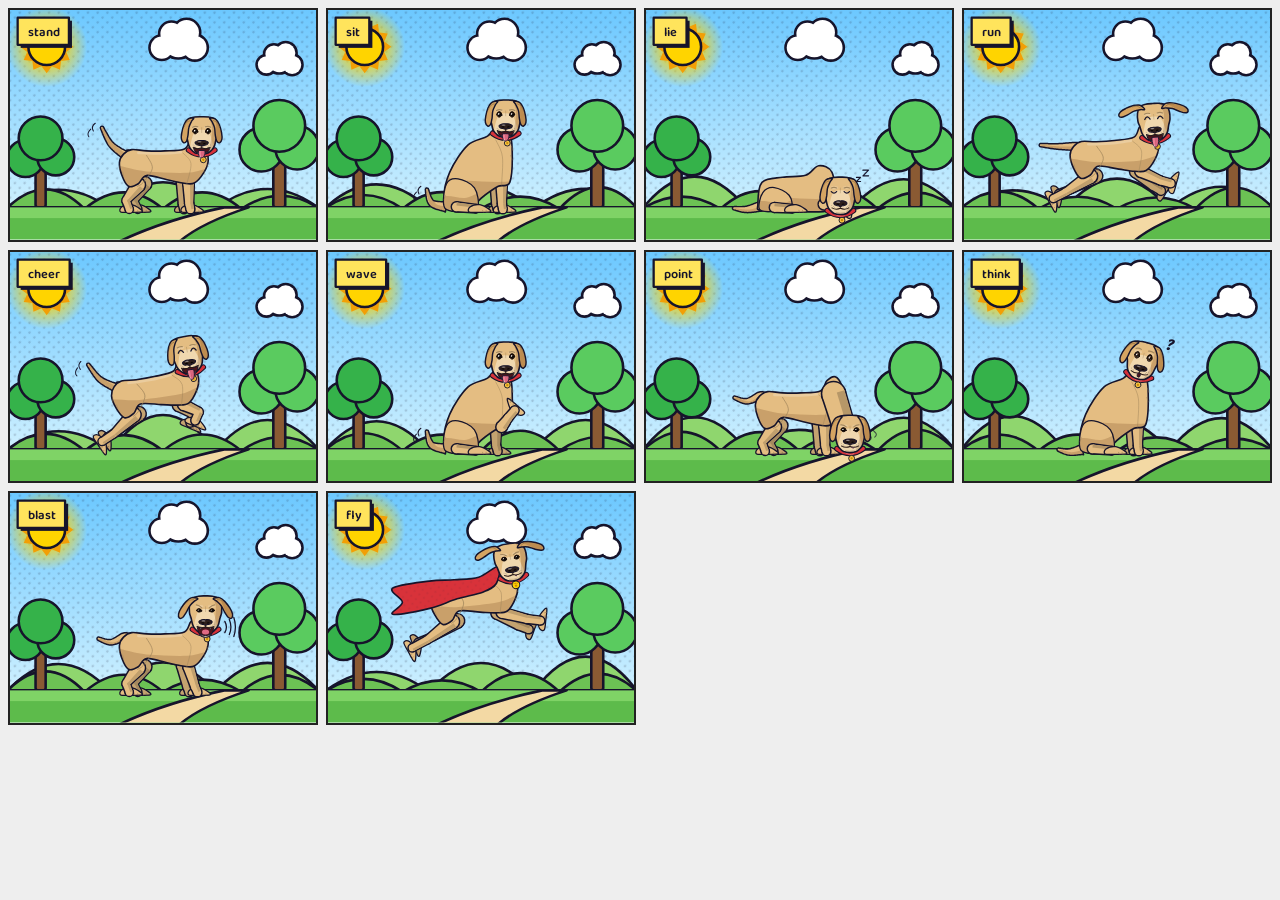
==== tools/sheet.html @ 33e88cab "Add Auggie Comics: 110 bilingual comics with realistic art A static site of original children's comi" ====
<!doctype html>
<html><head><meta charset="utf-8"><title>Character sheet</title>
<link rel="stylesheet" href="https://fonts.googleapis.com/css2?family=Baloo+2:wght@500;600;700;800&family=Bangers&display=swap">
<style>body{margin:0;background:#eee;font-family:sans-serif}.g{display:grid;grid-template-columns:repeat(4,1fr);gap:8px;padding:8px}.c{background:#fff;border:2px solid #222}.c svg{display:block;width:100%;height:auto}.c p{margin:2px 6px;font-size:12px}</style></head>
<body><div class="g" id="g"></div>
<script src="../js/art-core.js"></script><script src="../js/art-bg.js"></script><script src="../js/art-chars.js"></script><script src="../js/art-props.js"></script><script src="../js/art-dogs.js"></script><script src="../js/art-animals2.js"></script><script src="../js/art-wild.js"></script><script src="../js/art-people.js"></script><script src="../js/comic.js"></script>
<script>
const K = window.AuggiComic, q = new URLSearchParams(location.search);
const sets = {
  auggie: ['stand','sit','lie','run','cheer','wave','point','think','blast','fly'].map((p,i)=>({bg:'park',chars:[{id:'auggie',pose:p,mood:['happy','happy','sleepy','laugh','laugh','happy','determined','surprised','angry','determined'][i],x:.5,cape:p==='fly'}],cap:{en:p,hi:'क'}})),
  moods: ['happy','sad','surprised','angry','scared','determined','laugh','sleepy'].map(m=>({bg:'home',chars:[{id:'auggie',pose:'sit',mood:m,x:.5}],cap:{en:m,hi:'क'}})),
  family: ['papa','mumma','mausi','nanu','dadi'].flatMap(id=>[{bg:'home',chars:[{id,pose:'stand',mood:'happy',x:.5}],cap:{en:id,hi:'क'}},{bg:'beach',chars:[{id,pose:'wave',mood:'laugh',x:.35},{id:'auggie',pose:'sit',mood:'happy',x:.72,flip:true}],cap:{en:id+' + auggie',hi:'क'}}]),
  people: ['papa','mumma','mausi','nanu','dadi','gadbad','rohan','anaya','kabir','zoya','mira'].map(id=>({bg:'home',chars:[{id,pose:'stand',mood:'happy',x:.5}],cap:{en:id,hi:'क'}})),
  pmoods: ['happy','laugh','sad','surprised','angry','scared','determined','sleepy'].map((m,i)=>({bg:'home',chars:[{id:['mumma','papa','nanu','dadi','mausi','papa','mumma','nanu'][i],pose:'stand',mood:m,x:.5,s:1.6}],cap:{en:m,hi:'क'}})),
  pposes: ['stand','wave','run','fly','cheer','point','think','sit','blast'].map((p,i)=>({bg:'park',chars:[{id:['papa','mumma','mausi','nanu','dadi','papa','mumma','nanu','mausi'][i],pose:p,mood:'happy',x:.5}],cap:{en:p,hi:'क'}})),
  dogs: ['moti','pinku','snowy','chiku'].flatMap(id=>[{bg:'city',chars:[{id,pose:'stand',mood:'happy',x:.5}],cap:{en:id,hi:'क'}},{bg:'park',chars:[{id,pose:'sit',mood:'surprised',x:.5}],cap:{en:id+' sit',hi:'क'}}]),
  animals: ['camel','goat','duck','pigeon','squirrel','crab','tiger','deer','horse'].map(id=>({bg:'farm',chars:[{id,pose:'stand',mood:'happy',x:.5}],cap:{en:id,hi:'क'}})),
  places: ['station','airport','wedding','cafe','vet'].map(bg=>({bg,chars:[{id:'auggie',pose:'stand',mood:'happy',x:.35},{id:'mumma',pose:'wave',mood:'happy',x:.75,flip:true}],cap:{en:bg,hi:'क'}})).concat(['bone','bowl','frisbee','suitcase','camera','laptop','plane','train','tent','campfire','sandcastle','rickshaw','hotair'].map((p,i,a)=>null).filter(Boolean)),
  props: [['bone','bowl','frisbee','suitcase'],['camera','laptop','plane','train'],['tent','campfire','sandcastle','rickshaw'],['hotair','bone','bowl','camera']].map(ps=>({bg:'garden',chars:[],props:ps.map((id,i)=>({id,x:.14+i*.24})),cap:{en:ps.join(' '),hi:'क'}})),
};
document.fonts.load('600 20px "Baloo 2"').then(()=>{
  // close-up mode: ?raw=papa,mumma&pose=stand&moods=happy,sad&vb=-60,-240,120,130
  if (q.get('raw')) {
    const A = window.AuggiArt, ids = q.get('raw').split(','), moods = (q.get('moods') || 'happy').split(','), poses = (q.get('pose') || 'stand').split(',');
    const vb = (q.get('vb') || '-130,-250,260,260').split(',').join(' ');
    const cells = [];
    ids.forEach(id => poses.forEach(p => moods.forEach(m => { const ch = A.char(id, p, m, {}); cells.push(`<div class="c"><svg viewBox="${vb}" xmlns="http://www.w3.org/2000/svg" style="background:#F4EFE4">${A.defs()}<line x1="-400" y1="0" x2="400" y2="0" stroke="#bbb"/>${ch.svg}<circle cx="${ch.anchor[0]}" cy="${ch.anchor[1]}" r="2" fill="red"/></svg><p>${id} ${p} ${m}</p></div>`); })));
    document.getElementById('g').innerHTML = cells.join('');
    if (q.get('cols')) document.getElementById('g').style.gridTemplateColumns = `repeat(${q.get('cols')},1fr)`;
    return;
  }
  let list = sets[q.get('s')||'auggie'];
  if (q.get('only')) { const keep = q.get('only').split(',').map(Number); list = list.filter((_, i) => keep.includes(i)); }
  if (q.get('cols')) document.getElementById('g').style.gridTemplateColumns = `repeat(${q.get('cols')},1fr)`;
  document.getElementById('g').innerHTML = list.map((sc,i)=>`<div class="c">${K.scene(sc,400,300,{seed:i+3})}</div>`).join('');
});
</script></body></html>
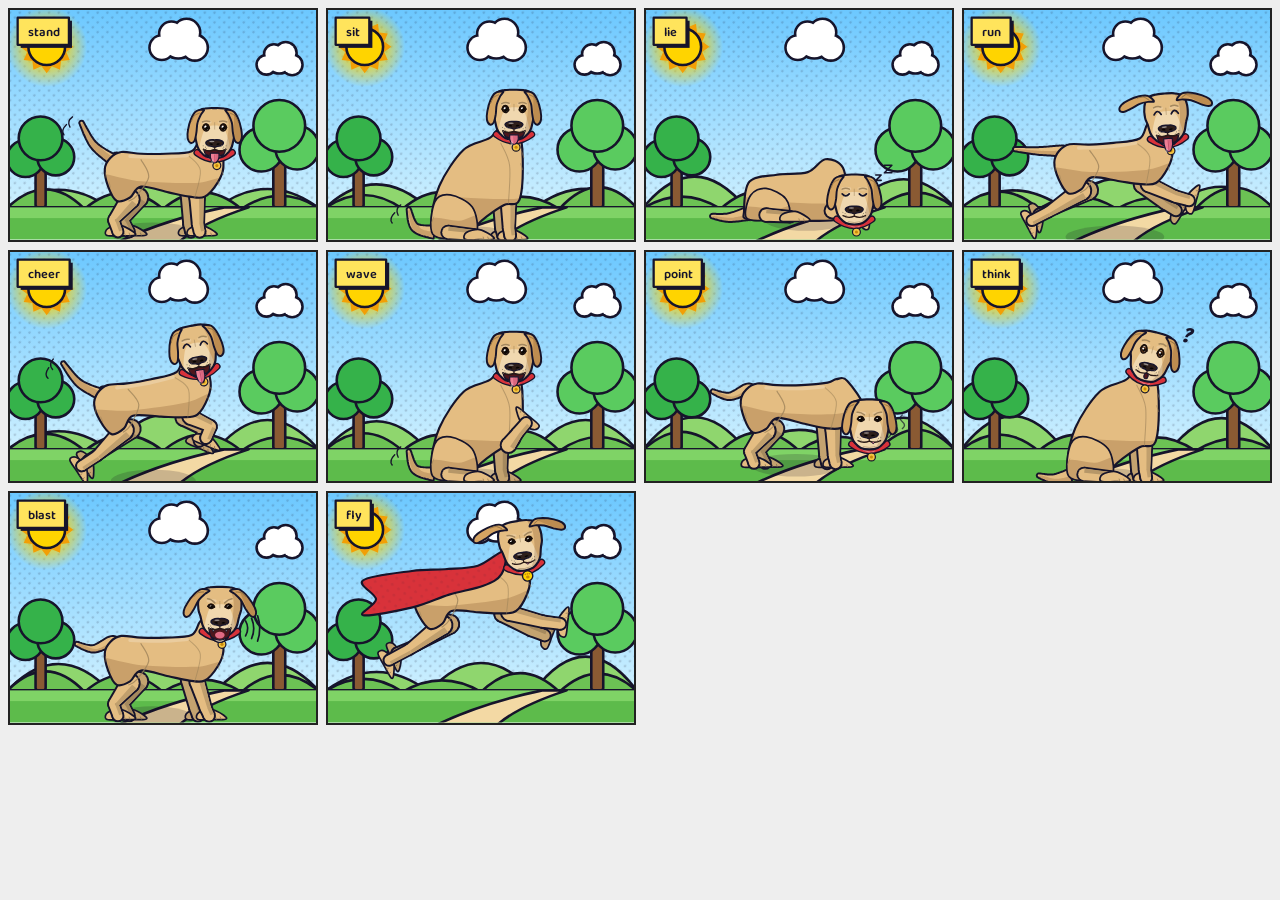
==== commit 03168efc: "Feedback round 1 (in progress): layout engine, read-aloud, filters, PDF, new stories - Layout engine" ====
--- a/tools/sheet.html
+++ b/tools/sheet.html
@@ -3,7 +3,7 @@
 <link rel="stylesheet" href="https://fonts.googleapis.com/css2?family=Baloo+2:wght@500;600;700;800&family=Bangers&display=swap">
 <style>body{margin:0;background:#eee;font-family:sans-serif}.g{display:grid;grid-template-columns:repeat(4,1fr);gap:8px;padding:8px}.c{background:#fff;border:2px solid #222}.c svg{display:block;width:100%;height:auto}.c p{margin:2px 6px;font-size:12px}</style></head>
 <body><div class="g" id="g"></div>
-<script src="../js/art-core.js"></script><script src="../js/art-bg.js"></script><script src="../js/art-chars.js"></script><script src="../js/art-props.js"></script><script src="../js/art-dogs.js"></script><script src="../js/art-animals2.js"></script><script src="../js/art-wild.js"></script><script src="../js/art-people.js"></script><script src="../js/comic.js"></script>
+<script src="../js/art-core.js?v=20260915b"></script><script src="../js/art-bg.js?v=20260915b"></script><script src="../js/art-chars.js?v=20260915b"></script><script src="../js/art-props.js?v=20260915b"></script><script src="../js/art-dogs.js?v=20260915b"></script><script src="../js/art-animals2.js?v=20260915b"></script><script src="../js/art-wild.js?v=20260915b"></script><script src="../js/art-people.js?v=20260915b"></script><script src="../js/art-extra.js?v=20260915b"></script><script src="../js/comic.js?v=20260915b"></script><script src="../js/stories/stories-01.js?v=20260915b"></script><script src="../js/stories/stories-02.js?v=20260915b"></script><script src="../js/stories/stories-03.js?v=20260915b"></script><script src="../js/stories/stories-04.js?v=20260915b"></script><script src="../js/stories/stories-05.js?v=20260915b"></script><script src="../js/stories/stories-06.js?v=20260915b"></script><script src="../js/stories/stories-07.js?v=20260915b"></script><script src="../js/stories/stories-08.js?v=20260915b"></script><script src="../js/pdf.js?v=20260915b"></script><script src="qc.js?v=20260915b"></script>
 <script>
 const K = window.AuggiComic, q = new URLSearchParams(location.search);
 const sets = {
@@ -13,6 +13,7 @@
   people: ['papa','mumma','mausi','nanu','dadi','gadbad','rohan','anaya','kabir','zoya','mira'].map(id=>({bg:'home',chars:[{id,pose:'stand',mood:'happy',x:.5}],cap:{en:id,hi:'क'}})),
   pmoods: ['happy','laugh','sad','surprised','angry','scared','determined','sleepy'].map((m,i)=>({bg:'home',chars:[{id:['mumma','papa','nanu','dadi','mausi','papa','mumma','nanu'][i],pose:'stand',mood:m,x:.5,s:1.6}],cap:{en:m,hi:'क'}})),
   pposes: ['stand','wave','run','fly','cheer','point','think','sit','blast'].map((p,i)=>({bg:'park',chars:[{id:['papa','mumma','mausi','nanu','dadi','papa','mumma','nanu','mausi'][i],pose:p,mood:'happy',x:.5}],cap:{en:p,hi:'क'}})),
+  newbits: [{bg:'office',chars:[{id:'papa',pose:'sit',mood:'happy',x:.3},{id:'auggie',pose:'lie',mood:'sleepy',x:.7,flip:true}],cap:{en:'office',hi:'क'}},{bg:'classroom',chars:[{id:'missji',pose:'point',mood:'happy',x:.28},{id:'auggie',pose:'sit',mood:'surprised',x:.72,flip:true}],cap:{en:'classroom',hi:'क'}},{bg:'haunted',chars:[{id:'auggie',pose:'stand',mood:'scared',x:.3},{id:'bhootu',pose:'wave',mood:'happy',x:.72,flip:true}],cap:{en:'haunted',hi:'क'}},{bg:'home',chars:[{id:'missji',pose:'stand',mood:'happy',x:.5}],cap:{en:'missji',hi:'क'}},{bg:'haunted',chars:[{id:'bhootu',pose:'stand',mood:'happy',x:.5}],cap:{en:'bhootu',hi:'क'}},{bg:'haunted',chars:[{id:'bhootu',pose:'cheer',mood:'scared',x:.5}],cap:{en:'bhootu scared',hi:'क'}}],
   dogs: ['moti','pinku','snowy','chiku'].flatMap(id=>[{bg:'city',chars:[{id,pose:'stand',mood:'happy',x:.5}],cap:{en:id,hi:'क'}},{bg:'park',chars:[{id,pose:'sit',mood:'surprised',x:.5}],cap:{en:id+' sit',hi:'क'}}]),
   animals: ['camel','goat','duck','pigeon','squirrel','crab','tiger','deer','horse'].map(id=>({bg:'farm',chars:[{id,pose:'stand',mood:'happy',x:.5}],cap:{en:id,hi:'क'}})),
   places: ['station','airport','wedding','cafe','vet'].map(bg=>({bg,chars:[{id:'auggie',pose:'stand',mood:'happy',x:.35},{id:'mumma',pose:'wave',mood:'happy',x:.75,flip:true}],cap:{en:bg,hi:'क'}})).concat(['bone','bowl','frisbee','suitcase','camera','laptop','plane','train','tent','campfire','sandcastle','rickshaw','hotair'].map((p,i,a)=>null).filter(Boolean)),
